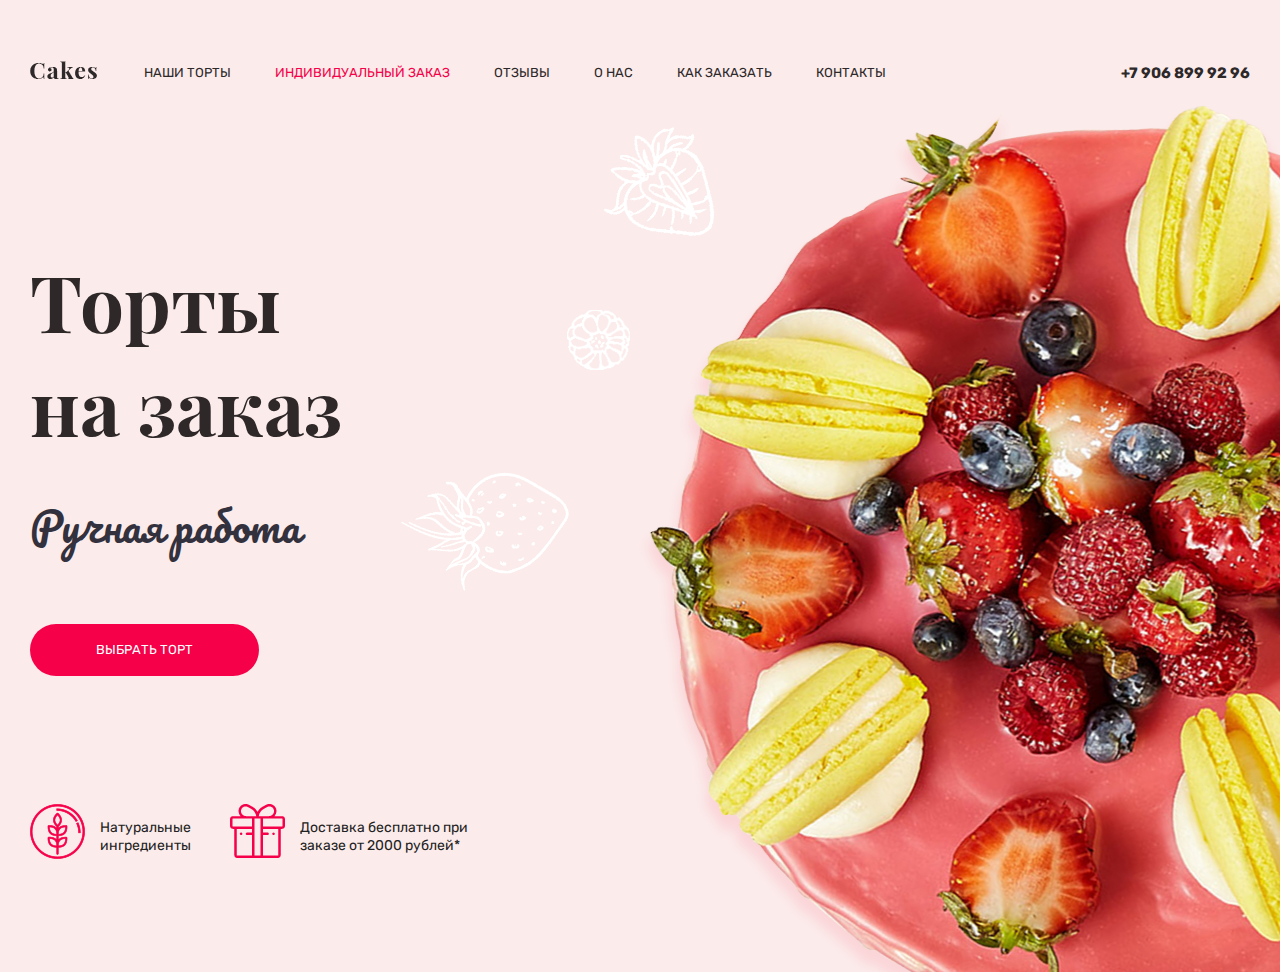
==== index.html @ 885434db "initial commit" ====
<!DOCTYPE html>
<html lang="en">
<head>
  <meta charset="UTF-8">
  <meta name="viewport" content="width=device-width, initial-scale=1.0">
  <title>Tort</title>
  <link rel="stylesheet" href="css/normalize.css">
  <link rel="stylesheet" href="css/styles.css">
</head>
<body>
  <header class="site-header">
    <div class="container site-header__container">
      <nav class="site-nav">
        <a class="logo" href="#">
          <img class="logo__img" src="img/Cakes.png" alt="cakes logo" width="67" height="18" srcset="img/Cakes.png 1x,img/Cakes@2x.png 2x">
        </a>

        <ul class="nav__list">
          <li class="nav__item">
            <a href="#" class="nav__link">Наши торты</a>
          </li>
          <li class="nav__item nav__item--active">
            <a href="#" class="nav__link">Индивидуальный заказ</a>
          </li>
          <li class="nav__item">
            <a href="#" class="nav__link">Отзывы</a>
          </li>
          <li class="nav__item">
            <a href="#" class="nav__link">О нас</a>
          </li>
          <li class="nav__item">
            <a href="#" class="nav__link">Как заказать</a>
          </li>
          <li class="nav__item">
            <a href="#" class="nav__link">Контакты</a>
          </li>
        </ul>
      </nav>

      <a class="tel-link" href="tel:+79068999296">+7 906 899 92 96</a>
    </div>
  </header>

  <main class="site-main">
    <section class="hero-section">
      <div class="container">
        <div class="hero-section__info-wrapper">
          <h2 class="hero-section__heading">Торты на заказ</h2>
          <p class="hero-section__text">Ручная работа</p>
          <a class="button" href="#">Выбрать торт</a>
        </div>

        <div class="hero-section__info-bottom">
          <p class="hero-section__about hero-section__about--ing">Натуральные ингредиенты</p>
          <p class="hero-section__about hero-section__about--order">Доставка бесплатно при заказе от 2000 рублей*</p>
        </div>
      </div>
    </section>
  </main>
</body>
</html>
---- css/styles.css ----
@font-face {
  font-family: "Playfair Display";
  font-style: normal;
  font-weight: 400;
  font-display:swap;
  src: url("../fonts/playfair-display-v21-latin_cyrillic-regular.woff2") format("woff2"),
       url("../fonts/playfair-display-v21-latin_cyrillic-regular.woff") format("woff");
}

@font-face {
  font-family: "Playfair Display";
  font-style: normal;
  font-weight: 700;
  font-display:swap;
  src: url("../fonts/playfair-display-v21-latin_cyrillic-700.woff2") format("woff2"),
       url("../fonts/playfair-display-v21-latin_cyrillic-700.woff") format("woff");
}

@font-face {
  font-family: "Playfair Display";
  font-style: italic;
  font-weight: 700;
  font-display:swap;
  src: url("../fonts/playfair-display-v21-latin_cyrillic-700italic.woff2") format("woff2"),
       url("../fonts/playfair-display-v21-latin_cyrillic-700italic.woff") format("woff");
}
@font-face {
  font-family: "Pacifico";
  font-style: normal;
  font-weight: 400;
  font-display:swap;
  src: url("../fonts/pacifico-v17-latin_cyrillic-regular.woff2") format("woff2"),
       url("../fonts/pacifico-v17-latin_cyrillic-regular.woff") format("woff");
}

@font-face {
  font-family: "Rubik";
  font-style: normal;
  font-weight: 400;
  font-display:swap;
  src: url("../fonts/rubik-v11-latin_cyrillic-regular.woff2") format("woff2"),
       url("../fonts/rubik-v11-latin_cyrillic-regular.woff") format("woff");
}

@font-face {
  font-family: "Rubik";
  font-style: normal;
  font-weight: 700;
  font-display:swap;
  src: url("../fonts/rubik-v11-latin_cyrillic-700.woff2") format("woff2"),
       url("../fonts/rubik-v11-latin_cyrillic-700.woff") format("woff");
}

html {
  box-sizing: border-box;
  scroll-behavior: smooth;
}

*,
*::before,
*::after {
  box-sizing: inherit;
}

body {
  padding: 0;
  margin: 0;
  font-family: "Rubik","Arial", sans-serif;
  font-size: 16px;
  line-height: 1.5;
  background-color: #fbebea;
  color: #222;
  background-image: url("../img/hero-img.png");
  background-repeat: no-repeat;
  background-position: calc(50% + 350px) 105px;
}

img {
  max-width: 100%;
  height: auto;
}

.visually-hidden {
  position: absolute;
  width: 1px;
  height: 1px;
  margin: -1px;
  border: 0;
  padding: 0;
  clip: rect(0 0 0 0);
  overflow: hidden;
}

.container {
  max-width: 1260px;
  padding-left: 20px;
  padding-right: 20px;
  margin-left: auto;
  margin-right: auto;
}
.site-header{
  padding: 60px 0;
}
.site-header__container{
  display: flex;
  align-items: center;
}
.site-nav{
  display: flex;
  align-items: center;
}
.logo{
  margin-right: 25px;
}
.logo__img{
  width: 67px;
  height: 18px;
}
.nav__list{
 display: flex;
 align-items: center;
 margin: 0;
 padding: 0;
 list-style-type: none;
}
.nav__item{
margin-right: 22px;
margin-left: 22px;
}
.nav__link{
  text-decoration: none;
  font-size: 13px;
  font-weight: 400;
  font-style: normal;
  letter-spacing: normal;
  line-height: 26.66px;
  text-transform: uppercase;
  color: #2d2829;
}
.nav__item--active .nav__link{
  color: #f50049;
}
.tel-link{
  text-decoration: none;
  color: #2d2829;
  font-size: 15px;
  font-weight: 700;
  margin-left: auto;
}
/* HERO */
/* .site-main{

} */
.hero-section{
padding-top: 102px;
padding-bottom: 102px;
}
.hero-section__info-wrapper{
 width: 468px;
}
.hero-section__heading{
  margin-top: 0;
  margin-bottom: 31px;
width: 353px;
color: #2e2829;
font-family: "Playfair Display","Arial", sans-serif;
font-size: 78px;
font-weight: 700;
line-height: 70px;
font-style: normal;
letter-spacing:normal;
line-height: normal;
}
.hero-section__text{
  margin-top: 0;
  margin-bottom: 58px;
  color: #32313d;
  font-family: "Pacifico","Arial", sans-serif;
  font-size: 41px;
  font-weight: 400;
  font-style: normal;
  letter-spacing: normal;
  line-height: 77.95px;
}
.hero-section__info-bottom{
 display: inline-flex;
}
.hero-section__about{
  margin: 0;
  display: inline-flex;
  align-items: center;
  font-size: 14px;
  font-weight: 400;
  font-style: normal;
  letter-spacing: normal;
  line-height: 18px;
  padding-top: 15px;
  padding-bottom: 15px;
  padding-left: 70px;
  background-position: left top;
  background-size: 55px 55xp;
  background-repeat: no-repeat;
}
.hero-section__about--ing{
  width: 200px;
  background-image: url("../img/hero-icon.png")
}
.hero-section__about--order{
  width: 250px;
  background-image: url("../img/gift.png");
}
 /* .hero-section__about::before{
   display: block;
  width: 55px;
  height: 55px;
  background-position: center center;
  background-size: contain;
  background-repeat: no-repeat;
  margin-right: 12px;
  content: "";
}
.hero-section__about--ing::before{
  background-image: url("../img/hero-icon.png");
}
.hero-section__about--order::before{
  background-image: url("../img/gift.png");
} */
.button{
  display: inline-flex;
  vertical-align: baseline;
  padding: 13px 66px;
  text-decoration: none;
  color: #fff;
  background-color: #f50049;
  border-radius: 26px;
  font-size: 13px;
  font-weight: 400;
  line-height: 26.73px;
  text-transform: uppercase;
  margin-bottom: 128px;
}











@media
only screen and (-webkit-min-device-pixel-ratio: 2),
only screen and (   min--moz-device-pixel-ratio: 2),
only screen and (     -o-min-device-pixel-ratio: 2/1),
only screen and (        min-device-pixel-ratio: 2),
only screen and (                min-resolution: 192dpi),
only screen and (                min-resolution: 2dppx) {

  .hero-section__about--ing{
    background-image: url("../img/hero-icon@2x.png")
  }
  .hero-section__about--order{
    background-image: url("../img/gift@2x.png");
  }

}
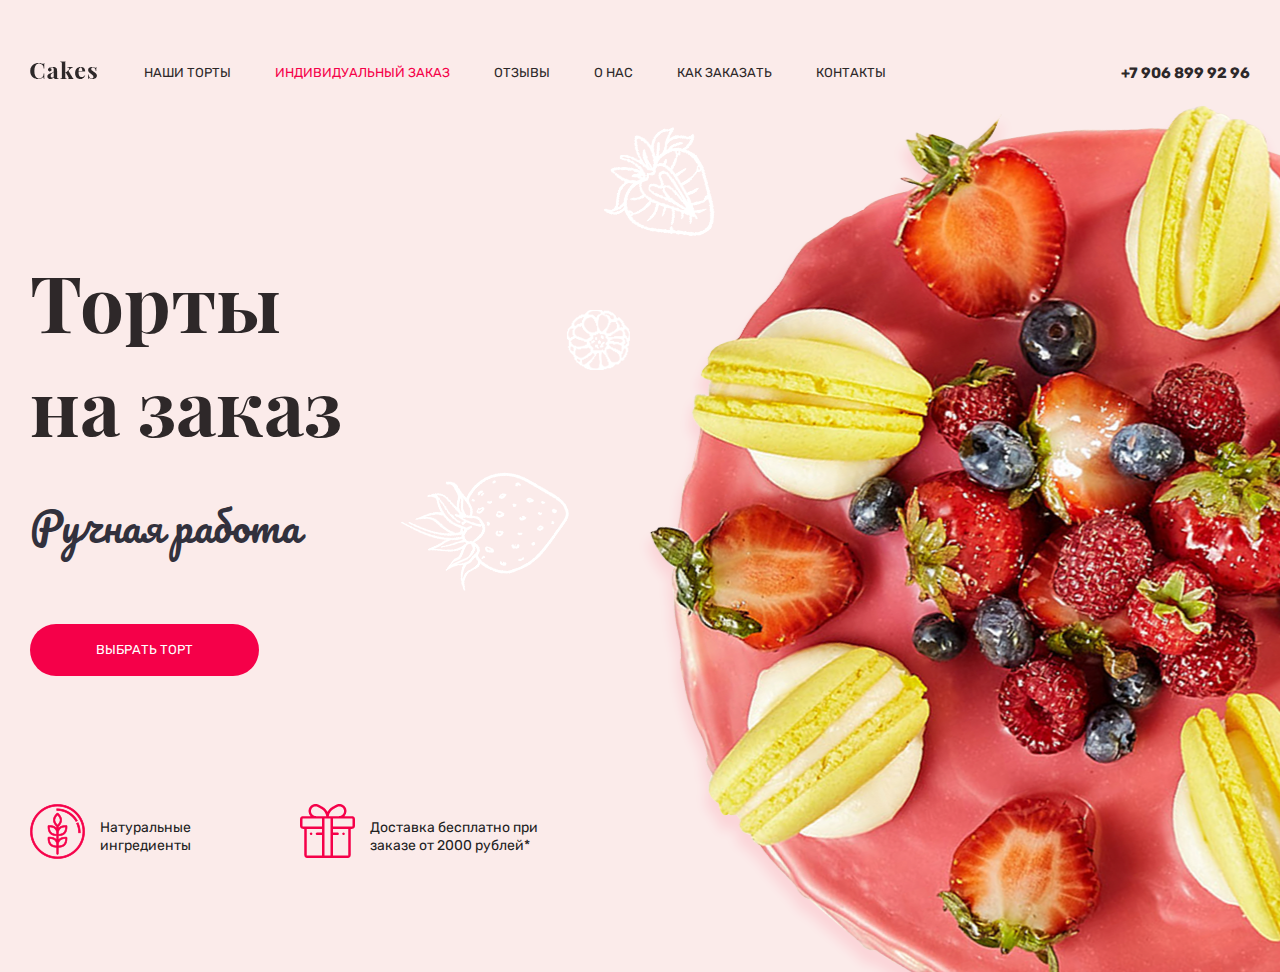
==== commit bd0fbf84: "title name" ====
--- a/index.html
+++ b/index.html
@@ -1,9 +1,9 @@
 <!DOCTYPE html>
-<html lang="en">
+<html lang="ru">
 <head>
   <meta charset="UTF-8">
   <meta name="viewport" content="width=device-width, initial-scale=1.0">
-  <title>Tort</title>
+  <title>cakes</title>
   <link rel="stylesheet" href="css/normalize.css">
   <link rel="stylesheet" href="css/styles.css">
 </head>
--- a/css/styles.css
+++ b/css/styles.css
@@ -163,7 +163,7 @@
   margin-bottom: 31px;
 width: 353px;
 color: #2e2829;
-font-family: "Playfair Display","Arial", sans-serif;
+font-family: "Playfair Display","Times New Roman", serif;
 font-size: 78px;
 font-weight: 700;
 line-height: 70px;
@@ -175,7 +175,7 @@
   margin-top: 0;
   margin-bottom: 58px;
   color: #32313d;
-  font-family: "Pacifico","Arial", sans-serif;
+  font-family: "Pacifico", cursive;
   font-size: 41px;
   font-weight: 400;
   font-style: normal;
@@ -184,6 +184,7 @@
 }
 .hero-section__info-bottom{
  display: inline-flex;
+ align-items: center;
 }
 .hero-section__about{
   margin: 0;
@@ -203,7 +204,8 @@
 }
 .hero-section__about--ing{
   width: 200px;
-  background-image: url("../img/hero-icon.png")
+  background-image: url("../img/hero-icon.png");
+  margin-right: 70px;
 }
 .hero-section__about--order{
   width: 250px;
